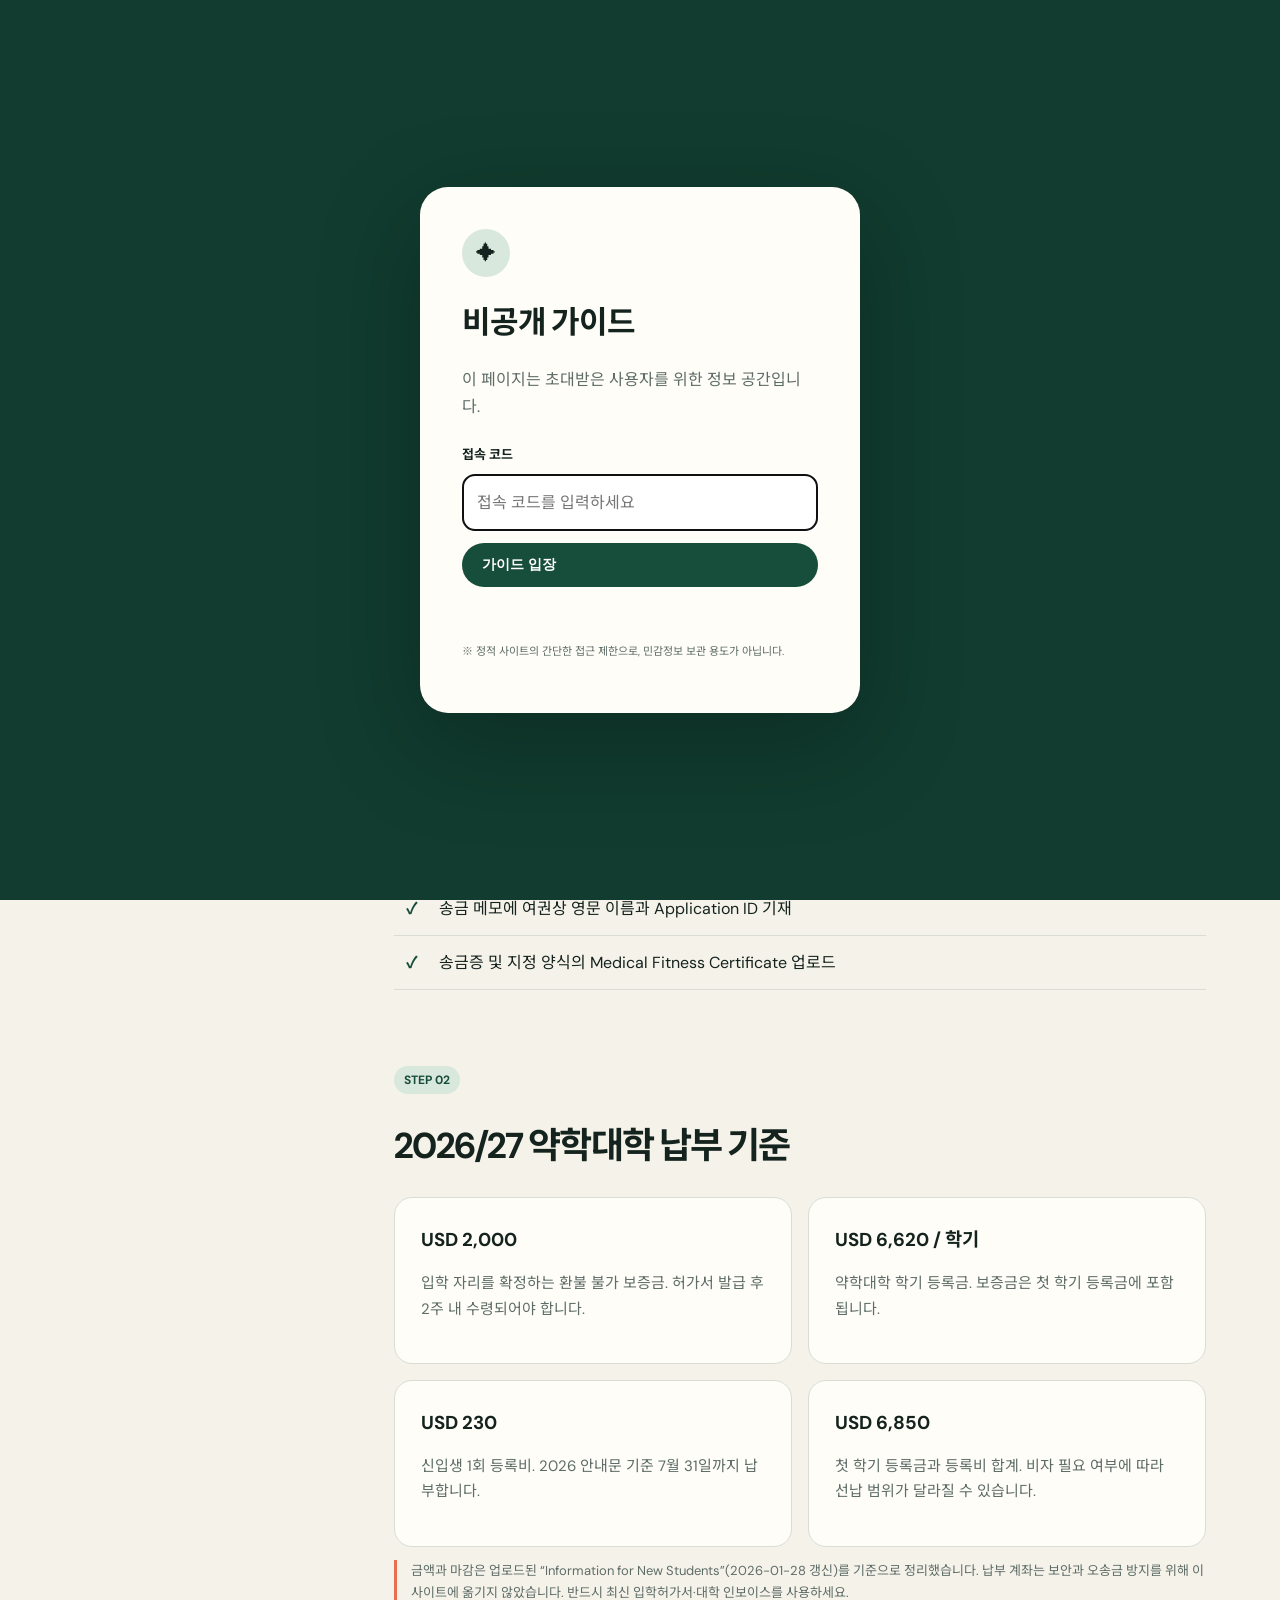
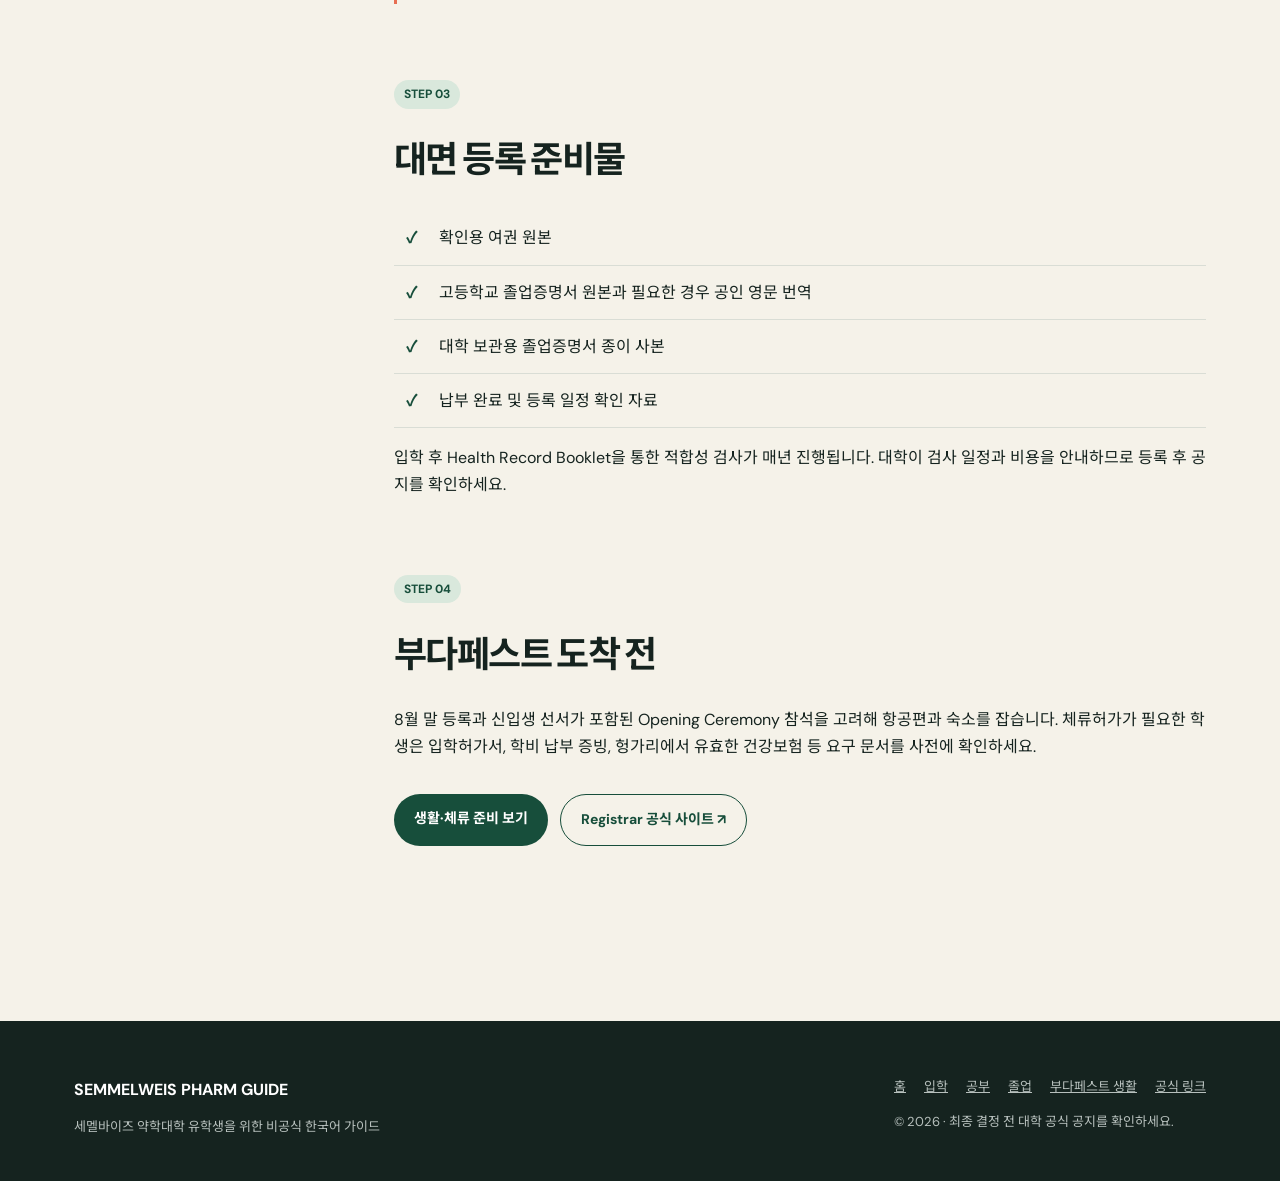
==== docs/admission.html @ 57ad69b0 "Build Semmelweis pharmacy student guide" ====
<!doctype html><html lang="ko" class="locked"><head><meta charset="utf-8"><meta name="viewport" content="width=device-width,initial-scale=1"><title>입학 준비 | Semmelweis Pharm Guide</title><link rel="stylesheet" href="assets/styles.css"></head><body><div class="auth-overlay"><form class="auth-box" id="auth-form"><div class="lock">✦</div><h1>비공개 가이드</h1><p>이 페이지는 초대받은 사용자를 위한 정보 공간입니다.</p><label for="access-code">접속 코드</label><input id="access-code" type="password" autocomplete="current-password" required placeholder="접속 코드를 입력하세요"><button class="btn" type="submit">가이드 입장</button><p class="auth-error" role="alert"></p><p class="auth-note">※ 정적 사이트의 간단한 접근 제한으로, 민감정보 보관 용도가 아닙니다.</p></form></div><a class="skip" href="#main">본문으로 건너뛰기</a><header class="site-header"><nav class="nav" aria-label="주요 메뉴"><a class="brand" href="index.html"><span class="brand-mark">S</span>SEMMELWEIS PHARM GUIDE</a><button class="menu-btn" aria-label="메뉴 열기">☰</button><div class="nav-links" data-nav></div></nav></header><main id="main"><section class="page-hero"><div class="container"><span class="eyebrow">ADMISSION</span><h1>합격 통지를<br>학생 신분으로 바꾸는 일</h1><p class="lede">입학 허가서를 받은 뒤 놓치기 쉬운 수락, 보증금, 의료 서류, 등록 절차를 순서대로 확인하세요.</p></div></section><div class="container content-layout"><aside class="side-nav"><a href="#accept">합격 수락</a><a href="#payment">학비·납부</a><a href="#documents">등록 서류</a><a href="#arrival">도착 전</a></aside><article><section id="accept" class="article-section"><span class="tag">STEP 01</span><h2>허가서 발급일부터 2주</h2><p>2026 신입생 안내 기준, SEMAPHOR에서 입학 제안을 수락하고 보증금 또는 등록금을 송금한 뒤 송금증과 의료 적합 증명서를 업로드합니다. 국제송금은 영업일 3~5일이 걸릴 수 있으므로 마감일보다 충분히 일찍 처리하세요.</p><ul class="checklist"><li>Letter of Admission의 이름·과정·지원 ID 확인</li><li>SEMAPHOR에서 입학 의사 표시</li><li>송금 메모에 여권상 영문 이름과 Application ID 기재</li><li>송금증 및 지정 양식의 Medical Fitness Certificate 업로드</li></ul></section><section id="payment" class="article-section"><span class="tag">STEP 02</span><h2>2026/27 약학대학 납부 기준</h2><div class="cards"><div class="card"><h3>USD 2,000</h3><p>입학 자리를 확정하는 환불 불가 보증금. 허가서 발급 후 2주 내 수령되어야 합니다.</p></div><div class="card"><h3>USD 6,620 / 학기</h3><p>약학대학 학기 등록금. 보증금은 첫 학기 등록금에 포함됩니다.</p></div><div class="card"><h3>USD 230</h3><p>신입생 1회 등록비. 2026 안내문 기준 7월 31일까지 납부합니다.</p></div><div class="card"><h3>USD 6,850</h3><p>첫 학기 등록금과 등록비 합계. 비자 필요 여부에 따라 선납 범위가 달라질 수 있습니다.</p></div></div><p class="source-note">금액과 마감은 업로드된 “Information for New Students”(2026-01-28 갱신)를 기준으로 정리했습니다. 납부 계좌는 보안과 오송금 방지를 위해 이 사이트에 옮기지 않았습니다. 반드시 최신 입학허가서·대학 인보이스를 사용하세요.</p></section><section id="documents" class="article-section"><span class="tag">STEP 03</span><h2>대면 등록 준비물</h2><ul class="checklist"><li>확인용 여권 원본</li><li>고등학교 졸업증명서 원본과 필요한 경우 공인 영문 번역</li><li>대학 보관용 졸업증명서 종이 사본</li><li>납부 완료 및 등록 일정 확인 자료</li></ul><p>입학 후 Health Record Booklet을 통한 적합성 검사가 매년 진행됩니다. 대학이 검사 일정과 비용을 안내하므로 등록 후 공지를 확인하세요.</p></section><section id="arrival" class="article-section"><span class="tag">STEP 04</span><h2>부다페스트 도착 전</h2><p>8월 말 등록과 신입생 선서가 포함된 Opening Ceremony 참석을 고려해 항공편과 숙소를 잡습니다. 체류허가가 필요한 학생은 입학허가서, 학비 납부 증빙, 헝가리에서 유효한 건강보험 등 요구 문서를 사전에 확인하세요.</p><div class="actions"><a class="btn" href="life.html">생활·체류 준비 보기</a><a class="btn secondary" href="https://semmelweis.hu/registrar/" target="_blank" rel="noopener">Registrar 공식 사이트 ↗</a></div></section></article></div></main><footer class="site-footer"><div class="container footer-grid"><div><strong>SEMMELWEIS PHARM GUIDE</strong><p>세멜바이즈 약학대학 유학생을 위한 비공식 한국어 가이드</p></div><div><div class="footer-links" data-nav></div><p>© <span data-year></span> · 최종 결정 전 대학 공식 공지를 확인하세요.</p></div></div></footer><script src="assets/site.js"></script></body></html>
---- docs/assets/styles.css ----
@import url('https://fonts.googleapis.com/css2?family=DM+Sans:wght@400;500;600;700&family=Noto+Sans+KR:wght@400;500;600;700&display=swap');
:root{--ink:#15231f;--muted:#5e6d68;--cream:#f5f2e9;--paper:#fffdf7;--green:#174e3b;--mint:#d9e8dc;--coral:#e76e52;--line:#d9ddd5;--shadow:0 18px 50px rgba(27,54,44,.10);--radius:24px}*{box-sizing:border-box}html{scroll-behavior:smooth}body{margin:0;background:var(--cream);color:var(--ink);font-family:'DM Sans','Noto Sans KR',sans-serif;line-height:1.7}a{color:inherit}.skip{position:absolute;left:-9999px}.skip:focus{left:16px;top:16px;background:#fff;padding:10px;z-index:99}.site-header{position:sticky;top:0;z-index:20;background:rgba(245,242,233,.92);backdrop-filter:blur(16px);border-bottom:1px solid rgba(21,35,31,.09)}.nav{max-width:1180px;margin:auto;padding:15px 24px;display:flex;align-items:center;justify-content:space-between;gap:24px}.brand{text-decoration:none;font-weight:700;letter-spacing:-.03em;display:flex;align-items:center;gap:10px}.brand-mark{display:grid;place-items:center;width:35px;height:35px;border-radius:50%;background:var(--green);color:white;font-size:14px}.nav-links{display:flex;gap:24px;align-items:center}.nav-links a{text-decoration:none;color:var(--muted);font-size:14px;font-weight:600}.nav-links a:hover,.nav-links a.active{color:var(--green)}.menu-btn{display:none;border:0;background:transparent;font-size:24px}.container{max-width:1180px;margin:auto;padding:0 24px}.hero{min-height:630px;display:grid;grid-template-columns:1.25fr .75fr;align-items:center;gap:60px;padding-top:70px;padding-bottom:70px}.eyebrow{color:var(--coral);font-weight:700;font-size:13px;letter-spacing:.14em;text-transform:uppercase}.hero h1,.page-hero h1{font-size:clamp(46px,6.6vw,88px);line-height:1.04;letter-spacing:-.065em;margin:18px 0 25px;max-width:850px}.hero h1 em{font-style:normal;color:var(--green)}.lede{font-size:18px;color:var(--muted);max-width:640px}.actions{display:flex;gap:12px;margin-top:34px;flex-wrap:wrap}.btn{display:inline-flex;text-decoration:none;padding:13px 20px;border-radius:99px;font-weight:700;font-size:14px;background:var(--green);color:white}.btn.secondary{background:transparent;color:var(--green);border:1px solid var(--green)}.hero-panel{background:var(--green);color:white;border-radius:160px 160px 28px 28px;padding:75px 35px 35px;min-height:470px;display:flex;flex-direction:column;justify-content:flex-end;box-shadow:var(--shadow);position:relative;overflow:hidden}.hero-panel:before{content:'Rx';position:absolute;top:12px;right:28px;font:700 150px/1 'DM Sans';opacity:.06}.hero-panel .number{font-size:70px;font-weight:700;line-height:1}.hero-panel p{color:#d6e5de;margin-bottom:0}.quick-grid{display:grid;grid-template-columns:repeat(4,1fr);gap:16px;margin-bottom:100px}.quick-card{background:var(--paper);border:1px solid var(--line);border-radius:20px;padding:25px;text-decoration:none;transition:.2s}.quick-card:hover{transform:translateY(-5px);box-shadow:var(--shadow)}.quick-card span{color:var(--coral);font-weight:700;font-size:12px}.quick-card h3{margin:24px 0 5px;letter-spacing:-.025em}.quick-card p{font-size:14px;color:var(--muted);margin:0}.section{padding:85px 0}.section.white{background:var(--paper)}.section-title{display:flex;justify-content:space-between;align-items:end;gap:30px;margin-bottom:42px}.section-title h2{font-size:clamp(34px,4vw,54px);line-height:1.15;letter-spacing:-.055em;margin:8px 0}.section-title p{max-width:430px;color:var(--muted)}.timeline{display:grid;grid-template-columns:repeat(5,1fr);border-top:1px solid var(--line)}.timeline article{padding:25px 20px;border-right:1px solid var(--line)}.timeline article:last-child{border-right:0}.timeline b{color:var(--coral)}.timeline h3{margin:8px 0}.timeline p{color:var(--muted);font-size:14px}.notice{background:var(--mint);border-radius:var(--radius);padding:30px 34px;display:flex;gap:25px;align-items:flex-start}.notice strong{color:var(--green)}.page-hero{padding:105px 0 65px;border-bottom:1px solid var(--line)}.page-hero h1{font-size:clamp(44px,6vw,72px);margin-bottom:20px}.page-hero .lede{max-width:760px}.content-layout{display:grid;grid-template-columns:250px 1fr;gap:70px;padding-top:70px;padding-bottom:100px}.side-nav{position:sticky;top:100px;align-self:start}.side-nav a{display:block;text-decoration:none;padding:10px 0;color:var(--muted);font-size:14px;border-bottom:1px solid var(--line)}.article-section{margin-bottom:75px;scroll-margin-top:105px}.article-section h2{font-size:36px;letter-spacing:-.045em;line-height:1.2}.article-section h3{margin-top:30px}.cards{display:grid;grid-template-columns:repeat(2,1fr);gap:16px}.card{background:var(--paper);border:1px solid var(--line);border-radius:18px;padding:26px}.card h3{margin:0 0 7px}.card p,.card li{color:var(--muted);font-size:15px}.checklist{list-style:none;padding:0}.checklist li{position:relative;padding:13px 14px 13px 45px;border-bottom:1px solid var(--line)}.checklist li:before{content:'✓';position:absolute;left:12px;color:var(--green);font-weight:800}.table-wrap{overflow:auto}table{width:100%;border-collapse:collapse;background:var(--paper);font-size:14px}th,td{text-align:left;padding:15px;border-bottom:1px solid var(--line);vertical-align:top}th{background:var(--mint);color:var(--green)}.link-list{display:grid;gap:12px}.resource-link{display:flex;justify-content:space-between;gap:20px;padding:18px 20px;background:var(--paper);border:1px solid var(--line);border-radius:14px;text-decoration:none}.resource-link:hover{border-color:var(--green)}.tag{display:inline-block;background:var(--mint);color:var(--green);border-radius:99px;padding:4px 10px;font-size:12px;font-weight:700}.source-note{font-size:13px;color:var(--muted);border-left:3px solid var(--coral);padding-left:14px}.site-footer{background:var(--ink);color:#fff;padding:55px 0 30px}.footer-grid{display:flex;justify-content:space-between;gap:30px}.site-footer p,.site-footer a{color:#b7c0bd;font-size:13px}.footer-links{display:flex;gap:18px;flex-wrap:wrap}.auth-overlay{position:fixed;inset:0;z-index:1000;background:#113c2f;display:grid;place-items:center;padding:24px}.auth-overlay[hidden]{display:none}.auth-box{width:min(440px,100%);background:var(--paper);padding:42px;border-radius:28px;box-shadow:0 30px 100px rgba(0,0,0,.25)}.auth-box .lock{width:48px;height:48px;display:grid;place-items:center;border-radius:50%;background:var(--mint);font-size:20px}.auth-box h1{font-size:31px;letter-spacing:-.04em;margin-bottom:6px}.auth-box p{color:var(--muted)}.auth-box label{display:block;font-size:13px;font-weight:700;margin:24px 0 7px}.auth-box input{width:100%;font:inherit;padding:14px;border:1px solid var(--line);border-radius:12px;background:white}.auth-box button{width:100%;border:0;margin-top:12px;cursor:pointer}.auth-error{color:#b63a28!important;font-size:13px;min-height:22px}.auth-note{font-size:11px!important;margin-top:20px}.locked body{overflow:hidden}@media(max-width:850px){.nav-links{display:none;position:absolute;top:65px;left:0;right:0;background:var(--paper);padding:20px 24px;flex-direction:column;align-items:flex-start}.nav-links.open{display:flex}.menu-btn{display:block}.hero{grid-template-columns:1fr;padding-top:55px}.hero-panel{min-height:320px;border-radius:100px 100px 24px 24px}.quick-grid{grid-template-columns:repeat(2,1fr)}.timeline{grid-template-columns:1fr}.timeline article{border-right:0;border-bottom:1px solid var(--line)}.content-layout{grid-template-columns:1fr;gap:30px}.side-nav{position:static;display:flex;gap:15px;overflow:auto}.side-nav a{min-width:max-content}.section-title,.footer-grid{align-items:start;flex-direction:column}.cards{grid-template-columns:1fr}}@media(max-width:520px){.quick-grid{grid-template-columns:1fr}.hero h1{font-size:46px}.auth-box{padding:30px}.notice{flex-direction:column}.container{padding-left:18px;padding-right:18px}}
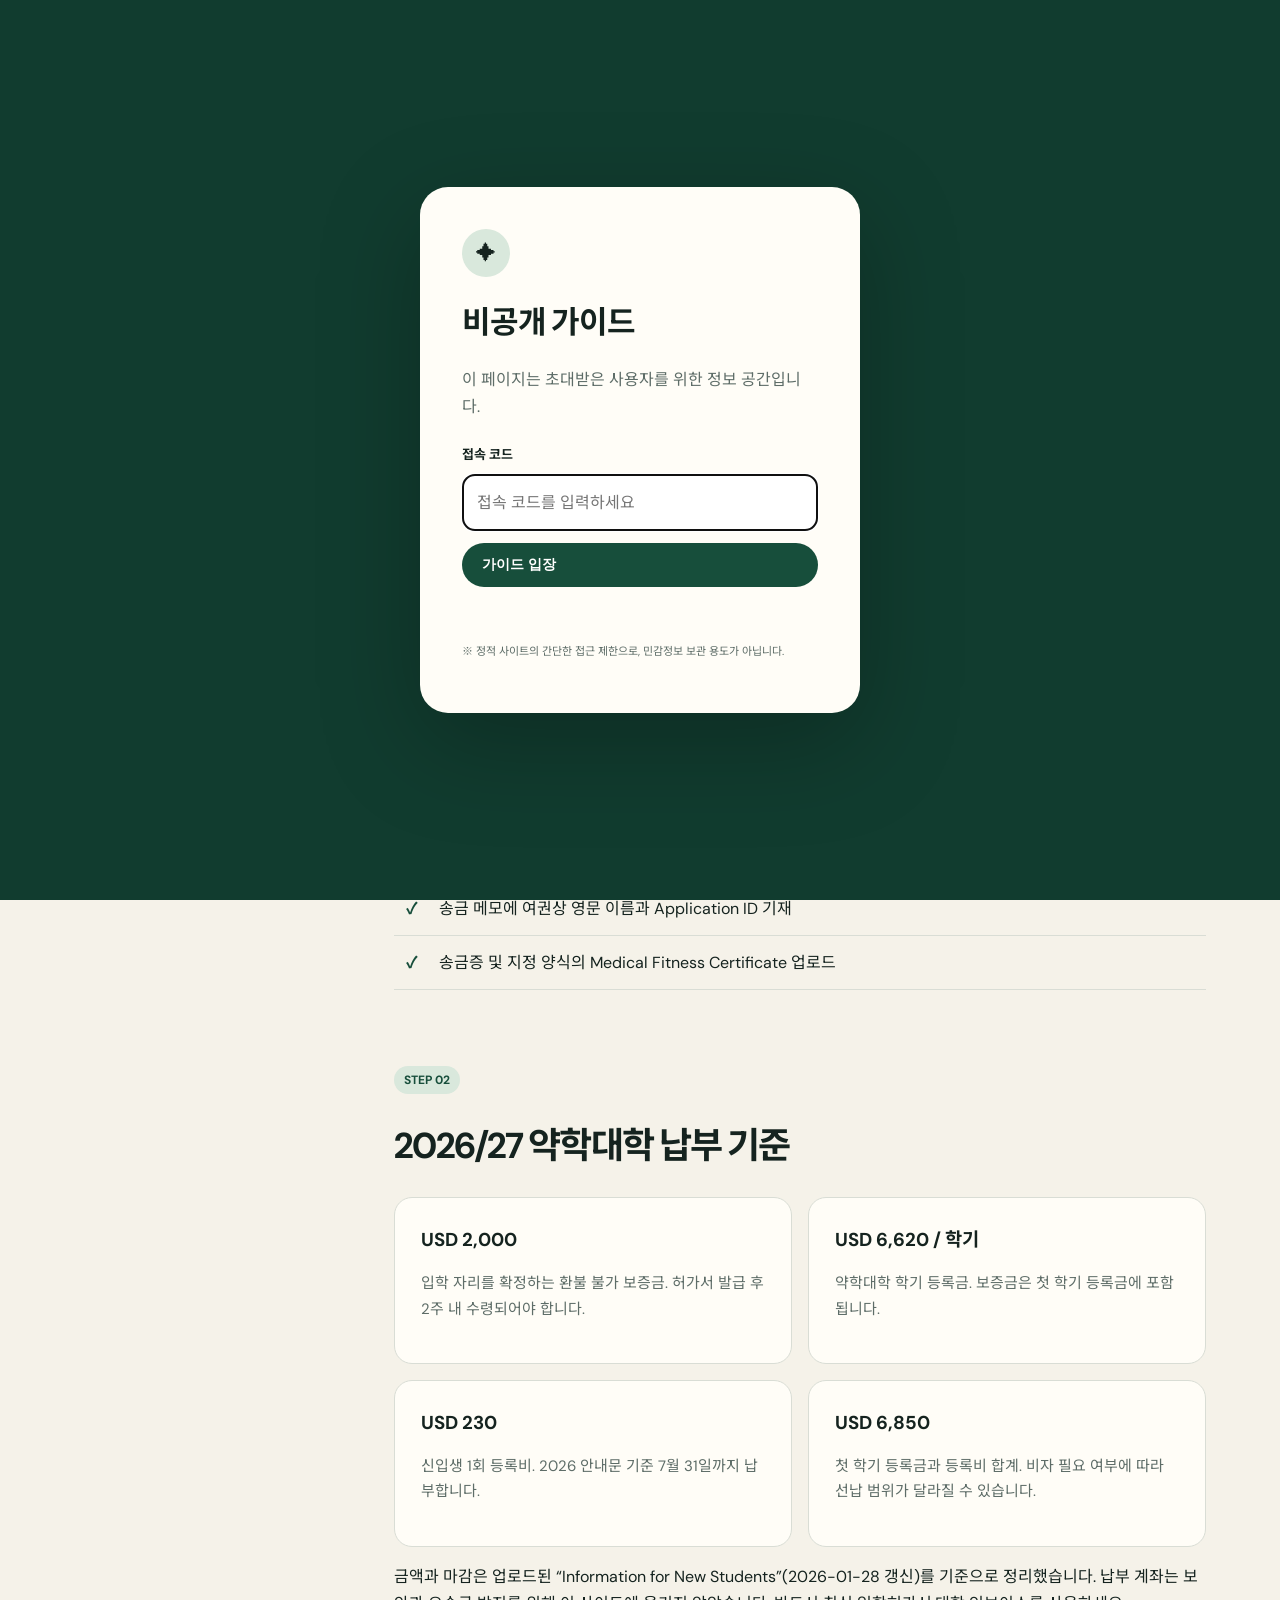
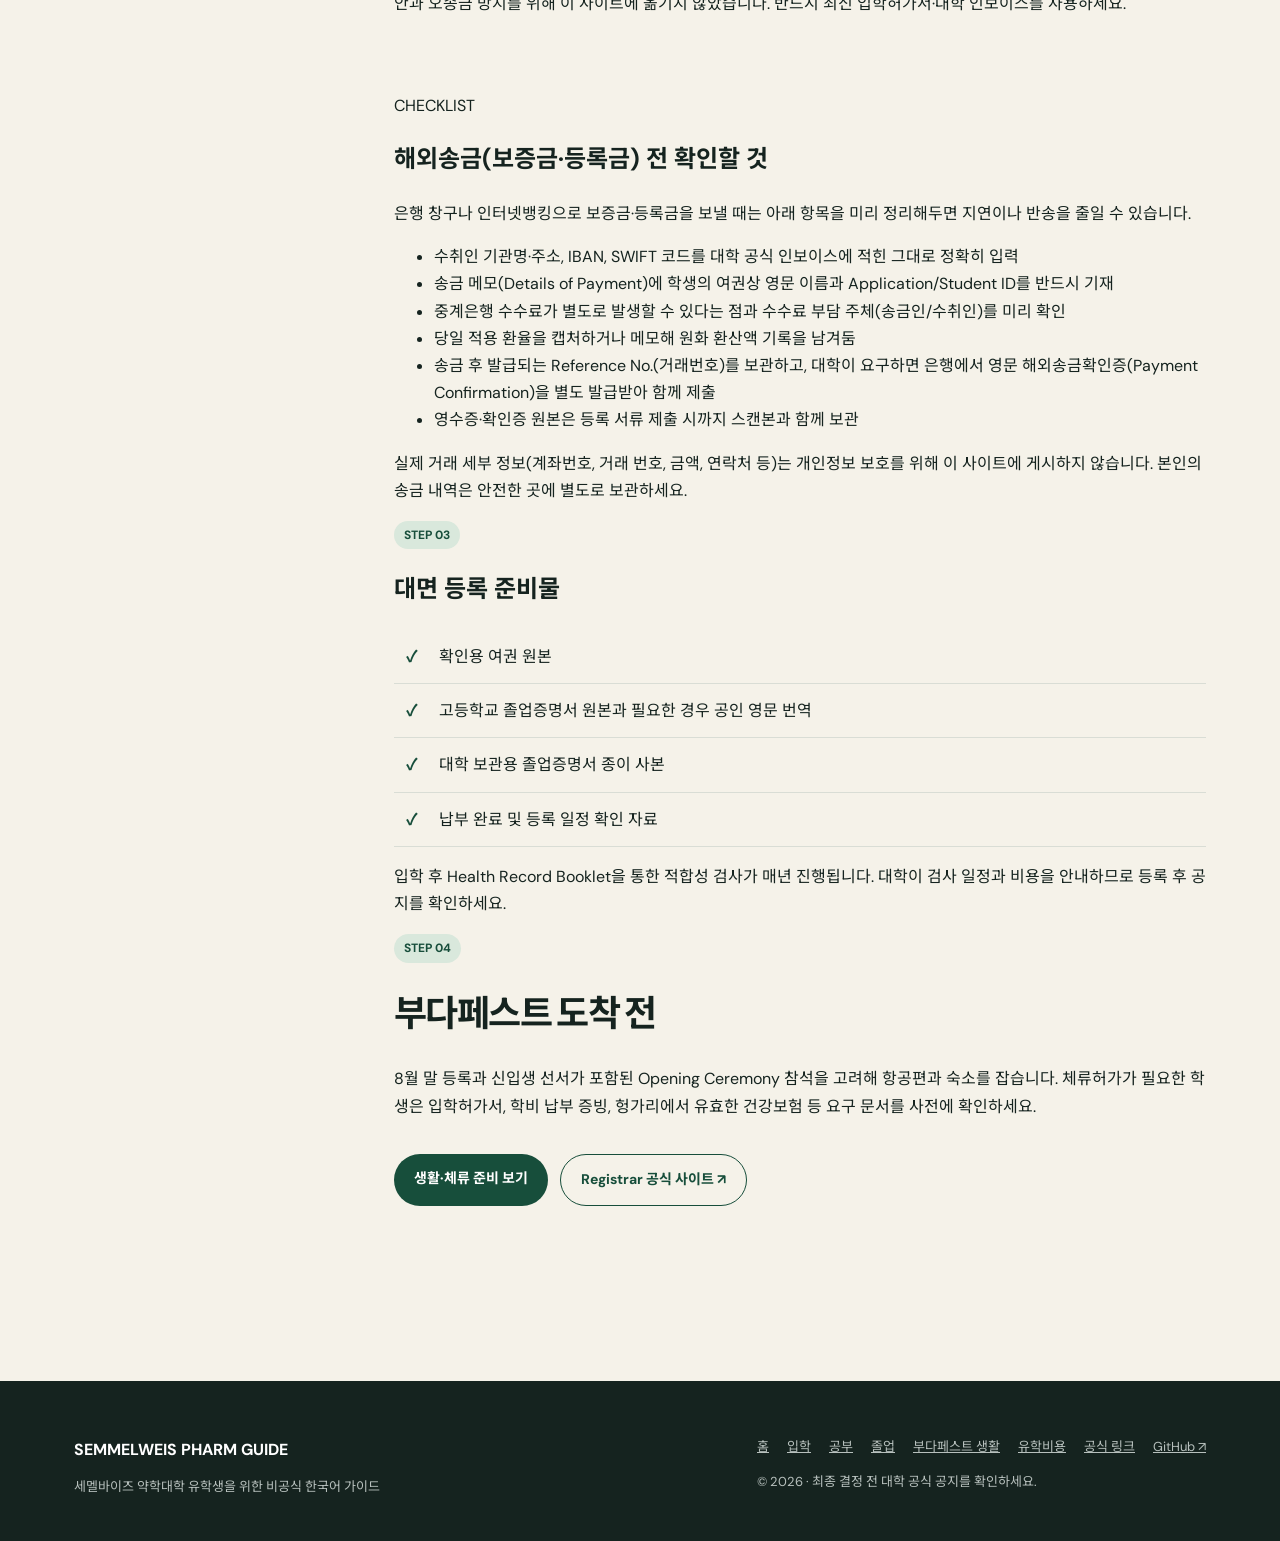
==== commit 110b716b: "Add sanitized remittance and tuition-support guidance Generalize two personal Gmail/Calendar items (" ====
--- a/docs/admission.html
+++ b/docs/admission.html
@@ -1 +1 @@
-<!doctype html><html lang="ko" class="locked"><head><meta charset="utf-8"><meta name="viewport" content="width=device-width,initial-scale=1"><title>입학 준비 | Semmelweis Pharm Guide</title><link rel="stylesheet" href="assets/styles.css"></head><body><div class="auth-overlay"><form class="auth-box" id="auth-form"><div class="lock">✦</div><h1>비공개 가이드</h1><p>이 페이지는 초대받은 사용자를 위한 정보 공간입니다.</p><label for="access-code">접속 코드</label><input id="access-code" type="password" autocomplete="current-password" required placeholder="접속 코드를 입력하세요"><button class="btn" type="submit">가이드 입장</button><p class="auth-error" role="alert"></p><p class="auth-note">※ 정적 사이트의 간단한 접근 제한으로, 민감정보 보관 용도가 아닙니다.</p></form></div><a class="skip" href="#main">본문으로 건너뛰기</a><header class="site-header"><nav class="nav" aria-label="주요 메뉴"><a class="brand" href="index.html"><span class="brand-mark">S</span>SEMMELWEIS PHARM GUIDE</a><button class="menu-btn" aria-label="메뉴 열기">☰</button><div class="nav-links" data-nav></div></nav></header><main id="main"><section class="page-hero"><div class="container"><span class="eyebrow">ADMISSION</span><h1>합격 통지를<br>학생 신분으로 바꾸는 일</h1><p class="lede">입학 허가서를 받은 뒤 놓치기 쉬운 수락, 보증금, 의료 서류, 등록 절차를 순서대로 확인하세요.</p></div></section><div class="container content-layout"><aside class="side-nav"><a href="#accept">합격 수락</a><a href="#payment">학비·납부</a><a href="#documents">등록 서류</a><a href="#arrival">도착 전</a></aside><article><section id="accept" class="article-section"><span class="tag">STEP 01</span><h2>허가서 발급일부터 2주</h2><p>2026 신입생 안내 기준, SEMAPHOR에서 입학 제안을 수락하고 보증금 또는 등록금을 송금한 뒤 송금증과 의료 적합 증명서를 업로드합니다. 국제송금은 영업일 3~5일이 걸릴 수 있으므로 마감일보다 충분히 일찍 처리하세요.</p><ul class="checklist"><li>Letter of Admission의 이름·과정·지원 ID 확인</li><li>SEMAPHOR에서 입학 의사 표시</li><li>송금 메모에 여권상 영문 이름과 Application ID 기재</li><li>송금증 및 지정 양식의 Medical Fitness Certificate 업로드</li></ul></section><section id="payment" class="article-section"><span class="tag">STEP 02</span><h2>2026/27 약학대학 납부 기준</h2><div class="cards"><div class="card"><h3>USD 2,000</h3><p>입학 자리를 확정하는 환불 불가 보증금. 허가서 발급 후 2주 내 수령되어야 합니다.</p></div><div class="card"><h3>USD 6,620 / 학기</h3><p>약학대학 학기 등록금. 보증금은 첫 학기 등록금에 포함됩니다.</p></div><div class="card"><h3>USD 230</h3><p>신입생 1회 등록비. 2026 안내문 기준 7월 31일까지 납부합니다.</p></div><div class="card"><h3>USD 6,850</h3><p>첫 학기 등록금과 등록비 합계. 비자 필요 여부에 따라 선납 범위가 달라질 수 있습니다.</p></div></div><p class="source-note">금액과 마감은 업로드된 “Information for New Students”(2026-01-28 갱신)를 기준으로 정리했습니다. 납부 계좌는 보안과 오송금 방지를 위해 이 사이트에 옮기지 않았습니다. 반드시 최신 입학허가서·대학 인보이스를 사용하세요.</p></section><section id="documents" class="article-section"><span class="tag">STEP 03</span><h2>대면 등록 준비물</h2><ul class="checklist"><li>확인용 여권 원본</li><li>고등학교 졸업증명서 원본과 필요한 경우 공인 영문 번역</li><li>대학 보관용 졸업증명서 종이 사본</li><li>납부 완료 및 등록 일정 확인 자료</li></ul><p>입학 후 Health Record Booklet을 통한 적합성 검사가 매년 진행됩니다. 대학이 검사 일정과 비용을 안내하므로 등록 후 공지를 확인하세요.</p></section><section id="arrival" class="article-section"><span class="tag">STEP 04</span><h2>부다페스트 도착 전</h2><p>8월 말 등록과 신입생 선서가 포함된 Opening Ceremony 참석을 고려해 항공편과 숙소를 잡습니다. 체류허가가 필요한 학생은 입학허가서, 학비 납부 증빙, 헝가리에서 유효한 건강보험 등 요구 문서를 사전에 확인하세요.</p><div class="actions"><a class="btn" href="life.html">생활·체류 준비 보기</a><a class="btn secondary" href="https://semmelweis.hu/registrar/" target="_blank" rel="noopener">Registrar 공식 사이트 ↗</a></div></section></article></div></main><footer class="site-footer"><div class="container footer-grid"><div><strong>SEMMELWEIS PHARM GUIDE</strong><p>세멜바이즈 약학대학 유학생을 위한 비공식 한국어 가이드</p></div><div><div class="footer-links" data-nav></div><p>© <span data-year></span> · 최종 결정 전 대학 공식 공지를 확인하세요.</p></div></div></footer><script src="assets/site.js"></script></body></html>
+<!doctype html><html lang="ko" class="locked"><head><meta charset="utf-8"><meta name="viewport" content="width=device-width,initial-scale=1"><title>입학 준비 | Semmelweis Pharm Guide</title><link rel="stylesheet" href="assets/styles.css"></head><body><div class="auth-overlay"><form class="auth-box" id="auth-form"><div class="lock">✦</div><h1>비공개 가이드</h1><p>이 페이지는 초대받은 사용자를 위한 정보 공간입니다.</p><label for="access-code">접속 코드</label><input id="access-code" type="password" autocomplete="current-password" required placeholder="접속 코드를 입력하세요"><button class="btn" type="submit">가이드 입장</button><p class="auth-error" role="alert"></p><p class="auth-note">※ 정적 사이트의 간단한 접근 제한으로, 민감정보 보관 용도가 아닙니다.</p></form></div><a class="skip" href="#main">본문으로 건너뛰기</a><header class="site-header"><nav class="nav" aria-label="주요 메뉴"><a class="brand" href="index.html"><span class="brand-mark">S</span>SEMMELWEIS PHARM GUIDE</a><button class="menu-btn" aria-label="메뉴 열기">☰</button><div class="nav-links" data-nav></div></nav></header><main id="main"><section class="page-hero"><div class="container"><span class="eyebrow">ADMISSION</span><h1>합격 통지를<br>학생 신분으로 바꾸는 일</h1><p class="lede">입학 허가서를 받은 뒤 놓치기 쉬운 수락, 보증금, 의료 서류, 등록 절차를 순서대로 확인하세요.</p></div></section><div class="container content-layout"><aside class="side-nav"><a href="#accept">합격 수락</a><a href="#payment">학비·납부</a><a href="#remittance">해외송금 체크리스트</a><a href="#documents">등록 서류</a><a href="#arrival">도착 전</a></aside><article><section id="accept" class="article-section"><span class="tag">STEP 01</span><h2>허가서 발급일부터 2주</h2><p>2026 신입생 안내 기준, SEMAPHOR에서 입학 제안을 수락하고 보증금 또는 등록금을 송금한 뒤 송금증과 의료 적합 증명서를 업로드합니다. 국제송금은 영업일 3~5일이 걸릴 수 있으므로 마감일보다 충분히 일찍 처리하세요.</p><ul class="checklist"><li>Letter of Admission의 이름·과정·지원 ID 확인</li><li>SEMAPHOR에서 입학 의사 표시</li><li>송금 메모에 여권상 영문 이름과 Application ID 기재</li><li>송금증 및 지정 양식의 Medical Fitness Certificate 업로드</li></ul></section><section id="payment" class="article-section"><span class="tag">STEP 02</span><h2>2026/27 약학대학 납부 기준</h2><div class="cards"><div class="card"><h3>USD 2,000</h3><p>입학 자리를 확정하는 환불 불가 보증금. 허가서 발급 후 2주 내 수령되어야 합니다.</p></div><div class="card"><h3>USD 6,620 / 학기</h3><p>약학대학 학기 등록금. 보증금은 첫 학기 등록금에 포함됩니다.</p></div><div class="card"><h3>USD 230</h3><p>신입생 1회 등록비. 2026 안내문 기준 7월 31일까지 납부합니다.</p></div><div class="card"><h3>USD 6,850</h3><p>첫 학기 등록금과 등록비 합계. 비자 필요 여부에 따라 선납 범위가 달라질 수 있습니다.</p></div></div><p class=”source-note”>금액과 마감은 업로드된 “Information for New Students”(2026-01-28 갱신)를 기준으로 정리했습니다. 납부 계좌는 보안과 오송금 방지를 위해 이 사이트에 옮기지 않았습니다. 반드시 최신 입학허가서·대학 인보이스를 사용하세요.</p></section><section id=”remittance” class=”article-section”><span class=”tag”>CHECKLIST</span><h2>해외송금(보증금·등록금) 전 확인할 것</h2><p>은행 창구나 인터넷뱅킹으로 보증금·등록금을 보낼 때는 아래 항목을 미리 정리해두면 지연이나 반송을 줄일 수 있습니다.</p><ul class=”checklist”><li>수취인 기관명·주소, IBAN, SWIFT 코드를 대학 공식 인보이스에 적힌 그대로 정확히 입력</li><li>송금 메모(Details of Payment)에 학생의 여권상 영문 이름과 Application/Student ID를 반드시 기재</li><li>중계은행 수수료가 별도로 발생할 수 있다는 점과 수수료 부담 주체(송금인/수취인)를 미리 확인</li><li>당일 적용 환율을 캡처하거나 메모해 원화 환산액 기록을 남겨둠</li><li>송금 후 발급되는 Reference No.(거래번호)를 보관하고, 대학이 요구하면 은행에서 영문 해외송금확인증(Payment Confirmation)을 별도 발급받아 함께 제출</li><li>영수증·확인증 원본은 등록 서류 제출 시까지 스캔본과 함께 보관</li></ul><p class=”source-note”>실제 거래 세부 정보(계좌번호, 거래 번호, 금액, 연락처 등)는 개인정보 보호를 위해 이 사이트에 게시하지 않습니다. 본인의 송금 내역은 안전한 곳에 별도로 보관하세요.</p></section><section id=”documents” class=”article-section”><span class="tag">STEP 03</span><h2>대면 등록 준비물</h2><ul class="checklist"><li>확인용 여권 원본</li><li>고등학교 졸업증명서 원본과 필요한 경우 공인 영문 번역</li><li>대학 보관용 졸업증명서 종이 사본</li><li>납부 완료 및 등록 일정 확인 자료</li></ul><p>입학 후 Health Record Booklet을 통한 적합성 검사가 매년 진행됩니다. 대학이 검사 일정과 비용을 안내하므로 등록 후 공지를 확인하세요.</p></section><section id="arrival" class="article-section"><span class="tag">STEP 04</span><h2>부다페스트 도착 전</h2><p>8월 말 등록과 신입생 선서가 포함된 Opening Ceremony 참석을 고려해 항공편과 숙소를 잡습니다. 체류허가가 필요한 학생은 입학허가서, 학비 납부 증빙, 헝가리에서 유효한 건강보험 등 요구 문서를 사전에 확인하세요.</p><div class="actions"><a class="btn" href="life.html">생활·체류 준비 보기</a><a class="btn secondary" href="https://semmelweis.hu/registrar/" target="_blank" rel="noopener">Registrar 공식 사이트 ↗</a></div></section></article></div></main><footer class="site-footer"><div class="container footer-grid"><div><strong>SEMMELWEIS PHARM GUIDE</strong><p>세멜바이즈 약학대학 유학생을 위한 비공식 한국어 가이드</p></div><div><div class="footer-links" data-nav></div><p>© <span data-year></span> · 최종 결정 전 대학 공식 공지를 확인하세요.</p></div></div></footer><script src="assets/site.js"></script></body></html>
--- a/docs/assets/styles.css
+++ b/docs/assets/styles.css
@@ -1,2 +1,4 @@
 @import url('https://fonts.googleapis.com/css2?family=DM+Sans:wght@400;500;600;700&family=Noto+Sans+KR:wght@400;500;600;700&display=swap');
 :root{--ink:#15231f;--muted:#5e6d68;--cream:#f5f2e9;--paper:#fffdf7;--green:#174e3b;--mint:#d9e8dc;--coral:#e76e52;--line:#d9ddd5;--shadow:0 18px 50px rgba(27,54,44,.10);--radius:24px}*{box-sizing:border-box}html{scroll-behavior:smooth}body{margin:0;background:var(--cream);color:var(--ink);font-family:'DM Sans','Noto Sans KR',sans-serif;line-height:1.7}a{color:inherit}.skip{position:absolute;left:-9999px}.skip:focus{left:16px;top:16px;background:#fff;padding:10px;z-index:99}.site-header{position:sticky;top:0;z-index:20;background:rgba(245,242,233,.92);backdrop-filter:blur(16px);border-bottom:1px solid rgba(21,35,31,.09)}.nav{max-width:1180px;margin:auto;padding:15px 24px;display:flex;align-items:center;justify-content:space-between;gap:24px}.brand{text-decoration:none;font-weight:700;letter-spacing:-.03em;display:flex;align-items:center;gap:10px}.brand-mark{display:grid;place-items:center;width:35px;height:35px;border-radius:50%;background:var(--green);color:white;font-size:14px}.nav-links{display:flex;gap:24px;align-items:center}.nav-links a{text-decoration:none;color:var(--muted);font-size:14px;font-weight:600}.nav-links a:hover,.nav-links a.active{color:var(--green)}.menu-btn{display:none;border:0;background:transparent;font-size:24px}.container{max-width:1180px;margin:auto;padding:0 24px}.hero{min-height:630px;display:grid;grid-template-columns:1.25fr .75fr;align-items:center;gap:60px;padding-top:70px;padding-bottom:70px}.eyebrow{color:var(--coral);font-weight:700;font-size:13px;letter-spacing:.14em;text-transform:uppercase}.hero h1,.page-hero h1{font-size:clamp(46px,6.6vw,88px);line-height:1.04;letter-spacing:-.065em;margin:18px 0 25px;max-width:850px}.hero h1 em{font-style:normal;color:var(--green)}.lede{font-size:18px;color:var(--muted);max-width:640px}.actions{display:flex;gap:12px;margin-top:34px;flex-wrap:wrap}.btn{display:inline-flex;text-decoration:none;padding:13px 20px;border-radius:99px;font-weight:700;font-size:14px;background:var(--green);color:white}.btn.secondary{background:transparent;color:var(--green);border:1px solid var(--green)}.hero-panel{background:var(--green);color:white;border-radius:160px 160px 28px 28px;padding:75px 35px 35px;min-height:470px;display:flex;flex-direction:column;justify-content:flex-end;box-shadow:var(--shadow);position:relative;overflow:hidden}.hero-panel:before{content:'Rx';position:absolute;top:12px;right:28px;font:700 150px/1 'DM Sans';opacity:.06}.hero-panel .number{font-size:70px;font-weight:700;line-height:1}.hero-panel p{color:#d6e5de;margin-bottom:0}.quick-grid{display:grid;grid-template-columns:repeat(4,1fr);gap:16px;margin-bottom:100px}.quick-card{background:var(--paper);border:1px solid var(--line);border-radius:20px;padding:25px;text-decoration:none;transition:.2s}.quick-card:hover{transform:translateY(-5px);box-shadow:var(--shadow)}.quick-card span{color:var(--coral);font-weight:700;font-size:12px}.quick-card h3{margin:24px 0 5px;letter-spacing:-.025em}.quick-card p{font-size:14px;color:var(--muted);margin:0}.section{padding:85px 0}.section.white{background:var(--paper)}.section-title{display:flex;justify-content:space-between;align-items:end;gap:30px;margin-bottom:42px}.section-title h2{font-size:clamp(34px,4vw,54px);line-height:1.15;letter-spacing:-.055em;margin:8px 0}.section-title p{max-width:430px;color:var(--muted)}.timeline{display:grid;grid-template-columns:repeat(5,1fr);border-top:1px solid var(--line)}.timeline article{padding:25px 20px;border-right:1px solid var(--line)}.timeline article:last-child{border-right:0}.timeline b{color:var(--coral)}.timeline h3{margin:8px 0}.timeline p{color:var(--muted);font-size:14px}.notice{background:var(--mint);border-radius:var(--radius);padding:30px 34px;display:flex;gap:25px;align-items:flex-start}.notice strong{color:var(--green)}.page-hero{padding:105px 0 65px;border-bottom:1px solid var(--line)}.page-hero h1{font-size:clamp(44px,6vw,72px);margin-bottom:20px}.page-hero .lede{max-width:760px}.content-layout{display:grid;grid-template-columns:250px 1fr;gap:70px;padding-top:70px;padding-bottom:100px}.side-nav{position:sticky;top:100px;align-self:start}.side-nav a{display:block;text-decoration:none;padding:10px 0;color:var(--muted);font-size:14px;border-bottom:1px solid var(--line)}.article-section{margin-bottom:75px;scroll-margin-top:105px}.article-section h2{font-size:36px;letter-spacing:-.045em;line-height:1.2}.article-section h3{margin-top:30px}.cards{display:grid;grid-template-columns:repeat(2,1fr);gap:16px}.card{background:var(--paper);border:1px solid var(--line);border-radius:18px;padding:26px}.card h3{margin:0 0 7px}.card p,.card li{color:var(--muted);font-size:15px}.checklist{list-style:none;padding:0}.checklist li{position:relative;padding:13px 14px 13px 45px;border-bottom:1px solid var(--line)}.checklist li:before{content:'✓';position:absolute;left:12px;color:var(--green);font-weight:800}.table-wrap{overflow:auto}table{width:100%;border-collapse:collapse;background:var(--paper);font-size:14px}th,td{text-align:left;padding:15px;border-bottom:1px solid var(--line);vertical-align:top}th{background:var(--mint);color:var(--green)}.link-list{display:grid;gap:12px}.resource-link{display:flex;justify-content:space-between;gap:20px;padding:18px 20px;background:var(--paper);border:1px solid var(--line);border-radius:14px;text-decoration:none}.resource-link:hover{border-color:var(--green)}.tag{display:inline-block;background:var(--mint);color:var(--green);border-radius:99px;padding:4px 10px;font-size:12px;font-weight:700}.source-note{font-size:13px;color:var(--muted);border-left:3px solid var(--coral);padding-left:14px}.site-footer{background:var(--ink);color:#fff;padding:55px 0 30px}.footer-grid{display:flex;justify-content:space-between;gap:30px}.site-footer p,.site-footer a{color:#b7c0bd;font-size:13px}.footer-links{display:flex;gap:18px;flex-wrap:wrap}.auth-overlay{position:fixed;inset:0;z-index:1000;background:#113c2f;display:grid;place-items:center;padding:24px}.auth-overlay[hidden]{display:none}.auth-box{width:min(440px,100%);background:var(--paper);padding:42px;border-radius:28px;box-shadow:0 30px 100px rgba(0,0,0,.25)}.auth-box .lock{width:48px;height:48px;display:grid;place-items:center;border-radius:50%;background:var(--mint);font-size:20px}.auth-box h1{font-size:31px;letter-spacing:-.04em;margin-bottom:6px}.auth-box p{color:var(--muted)}.auth-box label{display:block;font-size:13px;font-weight:700;margin:24px 0 7px}.auth-box input{width:100%;font:inherit;padding:14px;border:1px solid var(--line);border-radius:12px;background:white}.auth-box button{width:100%;border:0;margin-top:12px;cursor:pointer}.auth-error{color:#b63a28!important;font-size:13px;min-height:22px}.auth-note{font-size:11px!important;margin-top:20px}.locked body{overflow:hidden}@media(max-width:850px){.nav-links{display:none;position:absolute;top:65px;left:0;right:0;background:var(--paper);padding:20px 24px;flex-direction:column;align-items:flex-start}.nav-links.open{display:flex}.menu-btn{display:block}.hero{grid-template-columns:1fr;padding-top:55px}.hero-panel{min-height:320px;border-radius:100px 100px 24px 24px}.quick-grid{grid-template-columns:repeat(2,1fr)}.timeline{grid-template-columns:1fr}.timeline article{border-right:0;border-bottom:1px solid var(--line)}.content-layout{grid-template-columns:1fr;gap:30px}.side-nav{position:static;display:flex;gap:15px;overflow:auto}.side-nav a{min-width:max-content}.section-title,.footer-grid{align-items:start;flex-direction:column}.cards{grid-template-columns:1fr}}@media(max-width:520px){.quick-grid{grid-template-columns:1fr}.hero h1{font-size:46px}.auth-box{padding:30px}.notice{flex-direction:column}.container{padding-left:18px;padding-right:18px}}
+.cost-controls{display:grid;grid-template-columns:repeat(3,1fr);gap:16px;background:var(--paper);border:1px solid var(--line);border-radius:var(--radius);padding:26px;margin-bottom:28px}.cost-field label{display:block;font-size:13px;font-weight:700;margin-bottom:7px}.cost-field div{display:flex;align-items:center;gap:8px;color:var(--muted);font-size:13px}.cost-field input{width:100%;min-width:0;padding:12px;border:1px solid var(--line);border-radius:10px;font:inherit;background:#fff}.cost-summary{display:grid;grid-template-columns:repeat(3,1fr);gap:16px;margin:25px 0}.cost-stat{background:var(--green);color:#fff;border-radius:18px;padding:24px}.cost-stat span{display:block;color:#c9ddd4;font-size:13px}.cost-stat strong{display:block;margin-top:8px;font-size:clamp(22px,3vw,34px);line-height:1.2}.table-tabs{display:flex;gap:10px;flex-wrap:wrap;margin-bottom:20px}.table-tabs a{text-decoration:none;border:1px solid var(--line);background:var(--paper);padding:9px 14px;border-radius:99px;font-size:13px;font-weight:700}.assumption-list{font-size:14px;color:var(--muted)}@media(max-width:850px){.cost-controls,.cost-summary{grid-template-columns:1fr 1fr}}@media(max-width:520px){.cost-controls,.cost-summary{grid-template-columns:1fr}}
+.university-emblem{width:154px;height:154px;margin:0 auto 24px;padding:8px;border-radius:50%;background:#fff;box-shadow:0 12px 35px rgba(0,0,0,.2);position:relative;z-index:1;flex:0 0 auto}.university-emblem img{display:block;width:100%;height:100%;object-fit:contain;border-radius:50%}.hero-panel:has(.university-emblem){padding-top:34px;justify-content:flex-end}.hero-panel:has(.university-emblem):before{display:none}@media(max-width:850px){.hero-panel:has(.university-emblem){min-height:410px}.university-emblem{width:132px;height:132px;margin-bottom:18px}}
